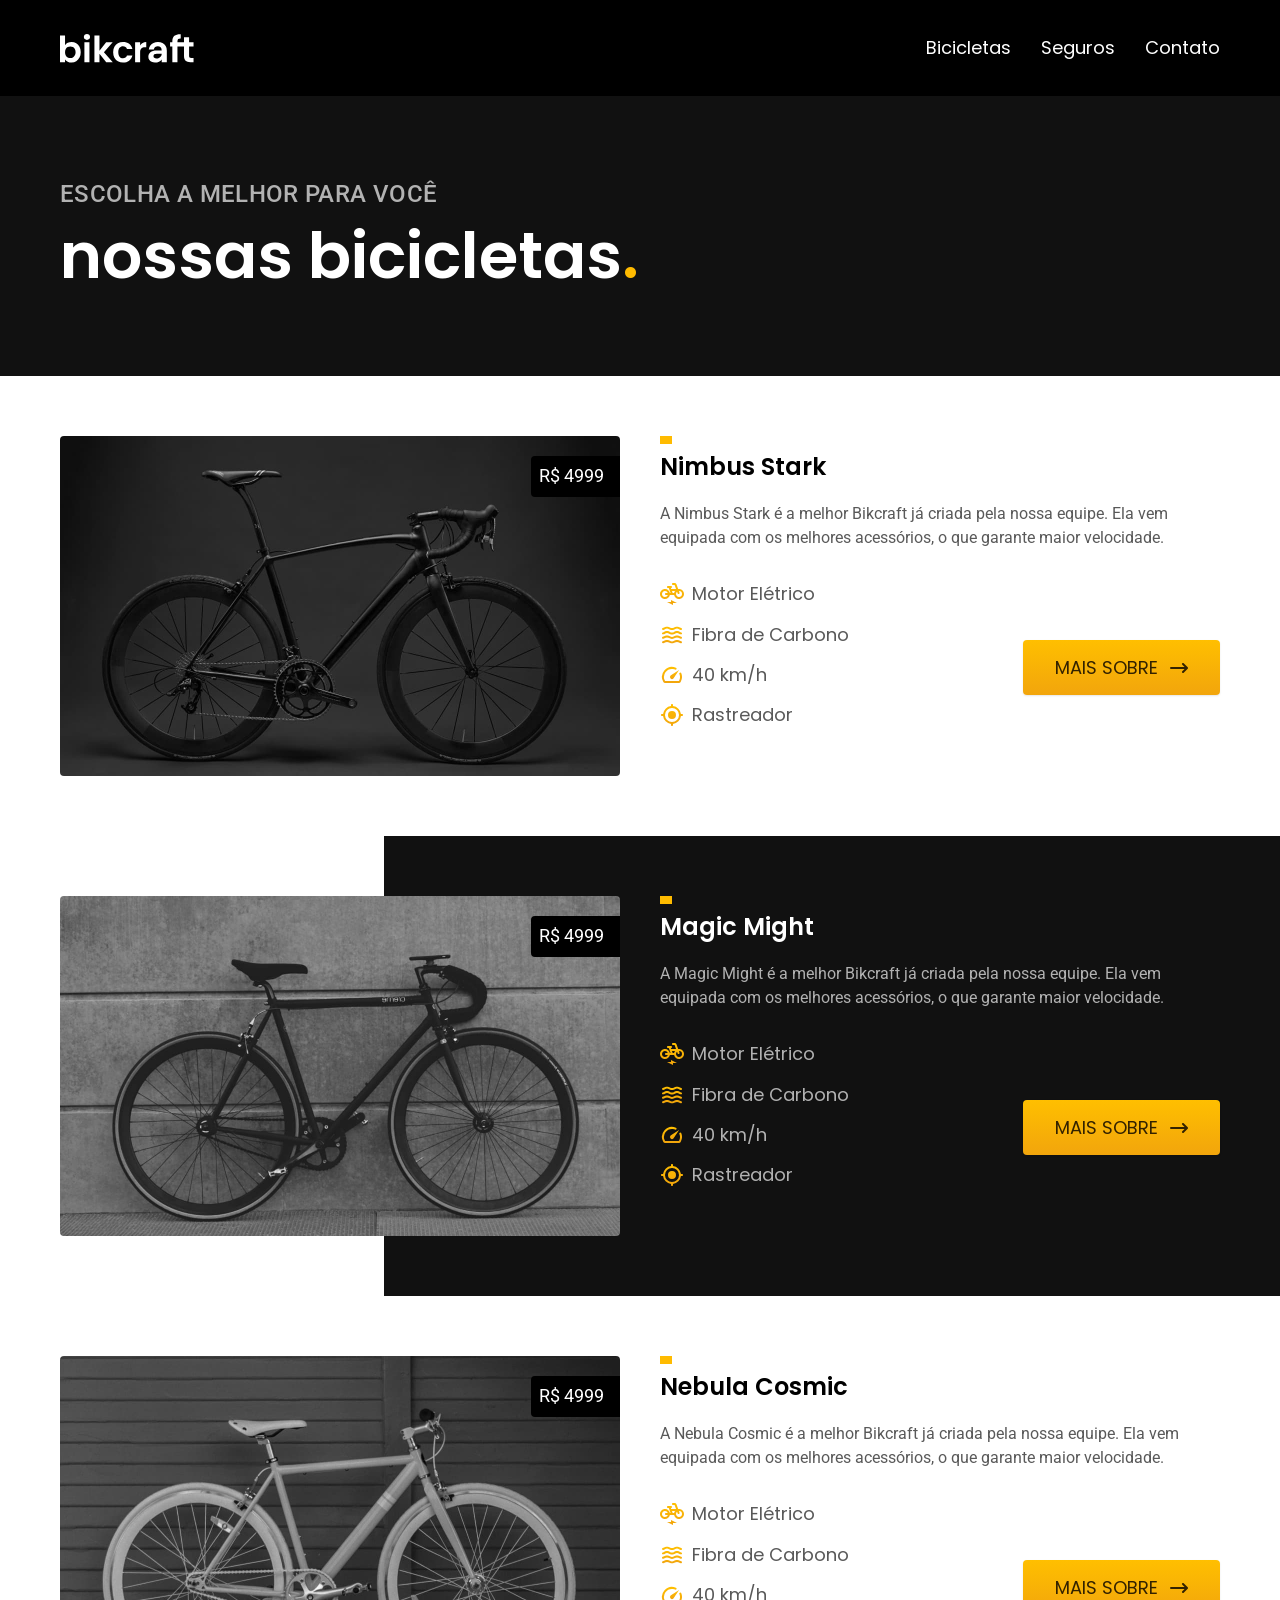
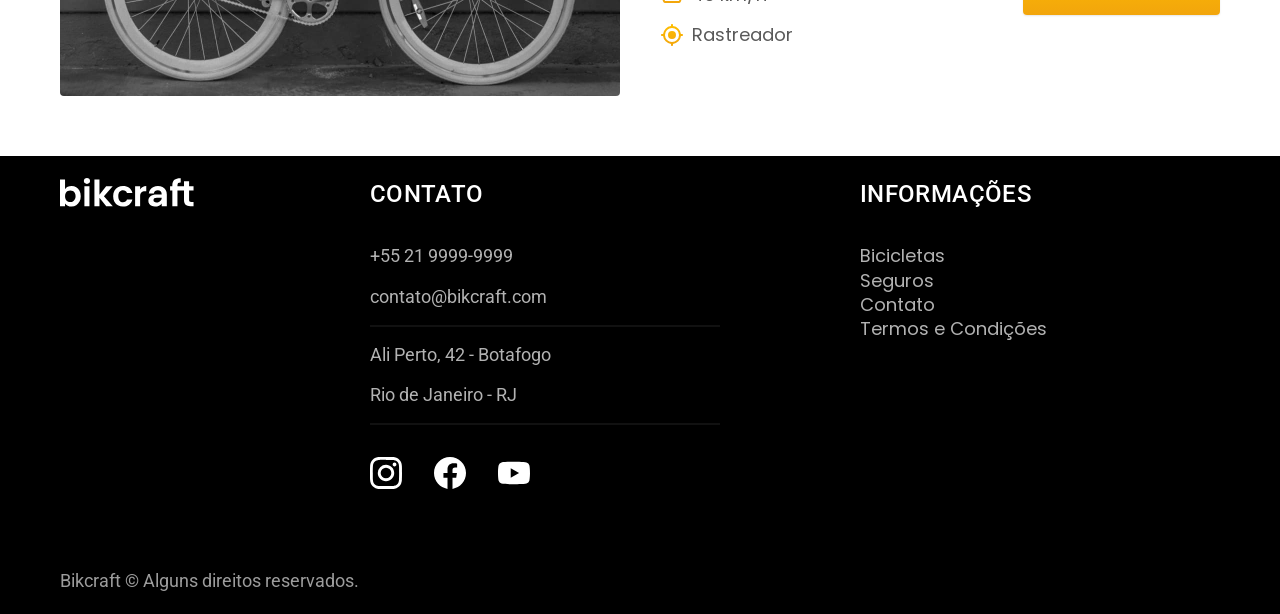
==== bicicleta-interna.html @ 579fd332 "ajustes" ====
<!DOCTYPE html>
<html lang="pt-br">

<head>
  <meta charset="UTF-8">
  <meta name="viewport" content="width=device-width, initial-scale=1.0">
  <meta name="description" content="Seguros">

  <link rel="preconnect" href="https://fonts.googleapis.com">
  <link rel="preconnect" href="https://fonts.gstatic.com" crossorigin>

  <title>Bicicleta| Bikcraft</title>
  <link rel="stylesheet" href="/css/style.css">

  <link href="https://fonts.googleapis.com/css2?family=Poppins:ital,wght@0,100;0,200;0,300;0,400;0,500;0,600;0,700;0,800;0,900;1,100;1,200;1,300;1,400;1,500;1,600;1,700;1,800;1,900&display=swap" rel="stylesheet">
  <link href="https://fonts.googleapis.com/css2?family=Poppins:ital,wght@0,100;0,200;0,300;0,400;0,500;0,600;0,700;0,800;0,900;1,100;1,200;1,300;1,400;1,500;1,600;1,700;1,800;1,900&family=Roboto:ital,wght@0,100..900;1,100..900&display=swap" rel="stylesheet">
  <link href="https://fonts.googleapis.com/css2?family=Merriweather:ital,opsz,wght@0,18..144,300..900;1,18..144,300..900&display=swap" rel="stylesheet">
</head>

<body id="bicicletas">
  <header class="header-bg">
    <div class="container header">
      <a href="./">
        <img src="/img/bikcraft.svg" alt="Bikcraft Logo">
      </a>
      <nav>
        <ul class="navbar font-1-m">
          <li><a href="./bicicletas.html">Bicicletas</a></li>
          <li><a href="./seguros.html">Seguros</a></li>
          <li><a href="./contato.html">Contato</a></li>
        </ul>
      </nav>
    </div>
  </header>

  <main>
    <div class="titulo-bg">
      <div class="titulo container">
        <p class="font-2-l-b cor-5">Escolha a melhor para você</p>
        <h1 class="font-1-xxl cor-0">nossas bicicletas<span class="cor-p1">.</span></h1>
      </div>
    </div>


    <div class="bicicletas container">
      <div class="bicicletas-imagem">
        <img src="./img/bicicletas/nimbus.jpg" alt="bicicleta preta">
        <span class="font-2-m cor-0">R$ 4999</span>
      </div>
      <div class="bicicletas-conteudo">
        <h2 class="font-1-xl">Nimbus Stark</h2>
        <p class="font-2-s cor-8">A Nimbus Stark é a melhor Bikcraft já criada pela nossa equipe. Ela vem equipada com os melhores acessórios, o que garante maior velocidade.</p>
        <ul class="font-1-m cor-8">
          <li>
            <img src="./img/icones/eletrica.svg" alt="eletrica">
            Motor Elétrico
          </li>
          <li>
            <img src="./img/icones/carbono.svg" alt="carbono">
            Fibra de Carbono
          </li>
          <li>
            <img src="./img/icones/velocidade.svg" alt="velocidade">
            40 km/h
          </li>
          <li>
            <img src="./img/icones/rastreador.svg" alt="rastreador">
            Rastreador
          </li>
        </ul>
        <a class="botao seta" href="./bicicletas/nimbus.html">Mais sobre</a>
      </div>
    </div>


    <div class="bicicletas-bg">
      <div class="bicicletas container">
        <div class="bicicletas-imagem">
          <img src="./img/bicicletas/magic.jpg" alt="bicicleta preta">
          <span class="font-2-m cor-0">R$ 4999</span>
        </div>
        <div class="bicicletas-conteudo">
          <h2 class="font-1-xl cor-0">Magic Might</h2>
          <p class="font-2-s cor-5">A Magic Might é a melhor Bikcraft já criada pela nossa equipe. Ela vem equipada com os melhores acessórios, o que garante maior velocidade.</p>
          <ul class="font-1-m cor-5">
            <li>
              <img src="./img/icones/eletrica.svg" alt="eletrica">
              Motor Elétrico
            </li>
            <li>
              <img src="./img/icones/carbono.svg" alt="carbono">
              Fibra de Carbono
            </li>
            <li>
              <img src="./img/icones/velocidade.svg" alt="velocidade">
              40 km/h
            </li>
            <li>
              <img src="./img/icones/rastreador.svg" alt="rastreador">
              Rastreador
            </li>
          </ul>
          <a class="botao seta" href="./bicicletas/magic.html">Mais sobre</a>
        </div>
      </div>
    </div>


    <div class="bicicletas container">
      <div class="bicicletas-imagem">
        <img src="./img/bicicletas/nebula.jpg" alt="bicicleta branca">
        <span class="font-2-m cor-0">R$ 4999</span>
      </div>
      <div class="bicicletas-conteudo">
        <h2 class="font-1-xl">Nebula Cosmic</h2>
        <p class="font-2-s cor-8">A Nebula Cosmic é a melhor Bikcraft já criada pela nossa equipe. Ela vem equipada com os melhores acessórios, o que garante maior velocidade.</p>
        <ul class="font-1-m cor-8">
          <li>
            <img src="./img/icones/eletrica.svg" alt="eletrica">
            Motor Elétrico
          </li>
          <li>
            <img src="./img/icones/carbono.svg" alt="carbono">
            Fibra de Carbono
          </li>
          <li>
            <img src="./img/icones/velocidade.svg" alt="velocidade">
            40 km/h
          </li>
          <li>
            <img src="./img/icones/rastreador.svg" alt="rastreador">
            Rastreador
          </li>
        </ul>
        <a class="botao seta" href="./bicicletas/nebula.html">Mais sobre</a>
      </div>
    </div>

  </main>
  <footer class="footer-bg">
    <div class="container footer">
      <img src="/img/bikcraft.svg" alt="logo bickcraft">
      <div class="footer-contato">
        <h2 class="font-2-l-b cor-0">Contato</h2>
        <ul class="font-2-m cor-5">
          <li><a href="tel:552199999999">+55 21 9999-9999</a></li>
          <li><a href="mailto:contato@bikcraft.com">contato@bikcraft.com</a></li>
          <li>Ali Perto, 42 - Botafogo</li>
          <li>Rio de Janeiro - RJ</li>
        </ul>
        <div class="redes">
          <img src="/img/redes/instagram.svg" alt="icone instagram">
          <img src="/img/redes/facebook.svg" alt="icone facebook">
          <img src="/img/redes/youtube.svg" alt="icone youtube">
        </div>
      </div>
      <div class="footer-informacoes">
        <h2 class="font-2-l-b cor-0">Informações</h2>
        <nav>
          <ul class="font-1-m cor-5">
            <li><a href="./bicicletas.html">Bicicletas</a></li>
            <li><a href="./seguros.html">Seguros</a></li>
            <li><a href="./contato.html">Contato</a></li>
            <li><a href="./termos.html">Termos e Condições</a></li>
          </ul>
        </nav>
      </div>
      <p class="copy font-2-m cor-6">Bikcraft © Alguns direitos reservados.</p>
    </div>
  </footer>
</body>

</html>
---- css/style.css ----
/* Global */
@import "/css/global/global.css";
@import "/css/utilidades/tipografia.css";
@import "/css/utilidades/cores.css";

@import "/css/global/header.css";
@import "/css/global/footer.css";

/* Utilidades */
@import "/css/utilidades/componentes.css";

/* Home */
@import "/css/home/introducao.css";
@import "/css/home/tecnologia.css";
@import "/css/home/parceiros.css";
@import "/css/home/depoimento.css";

/* Bicicletas */
@import "/css/bicicletas/bicicletas-lista.css";
@import "/css/bicicletas/bicicletas.css";

/* Bicicleta */
@import "/css/bicicleta/nebula.css";

/* Seguros */
@import "/css/seguros/seguros.css";
@import "/css/seguros/vantagens.css";
@import "/css/seguros/perguntas.css";

/* Termos */
@import "/css/termos//termos.css";
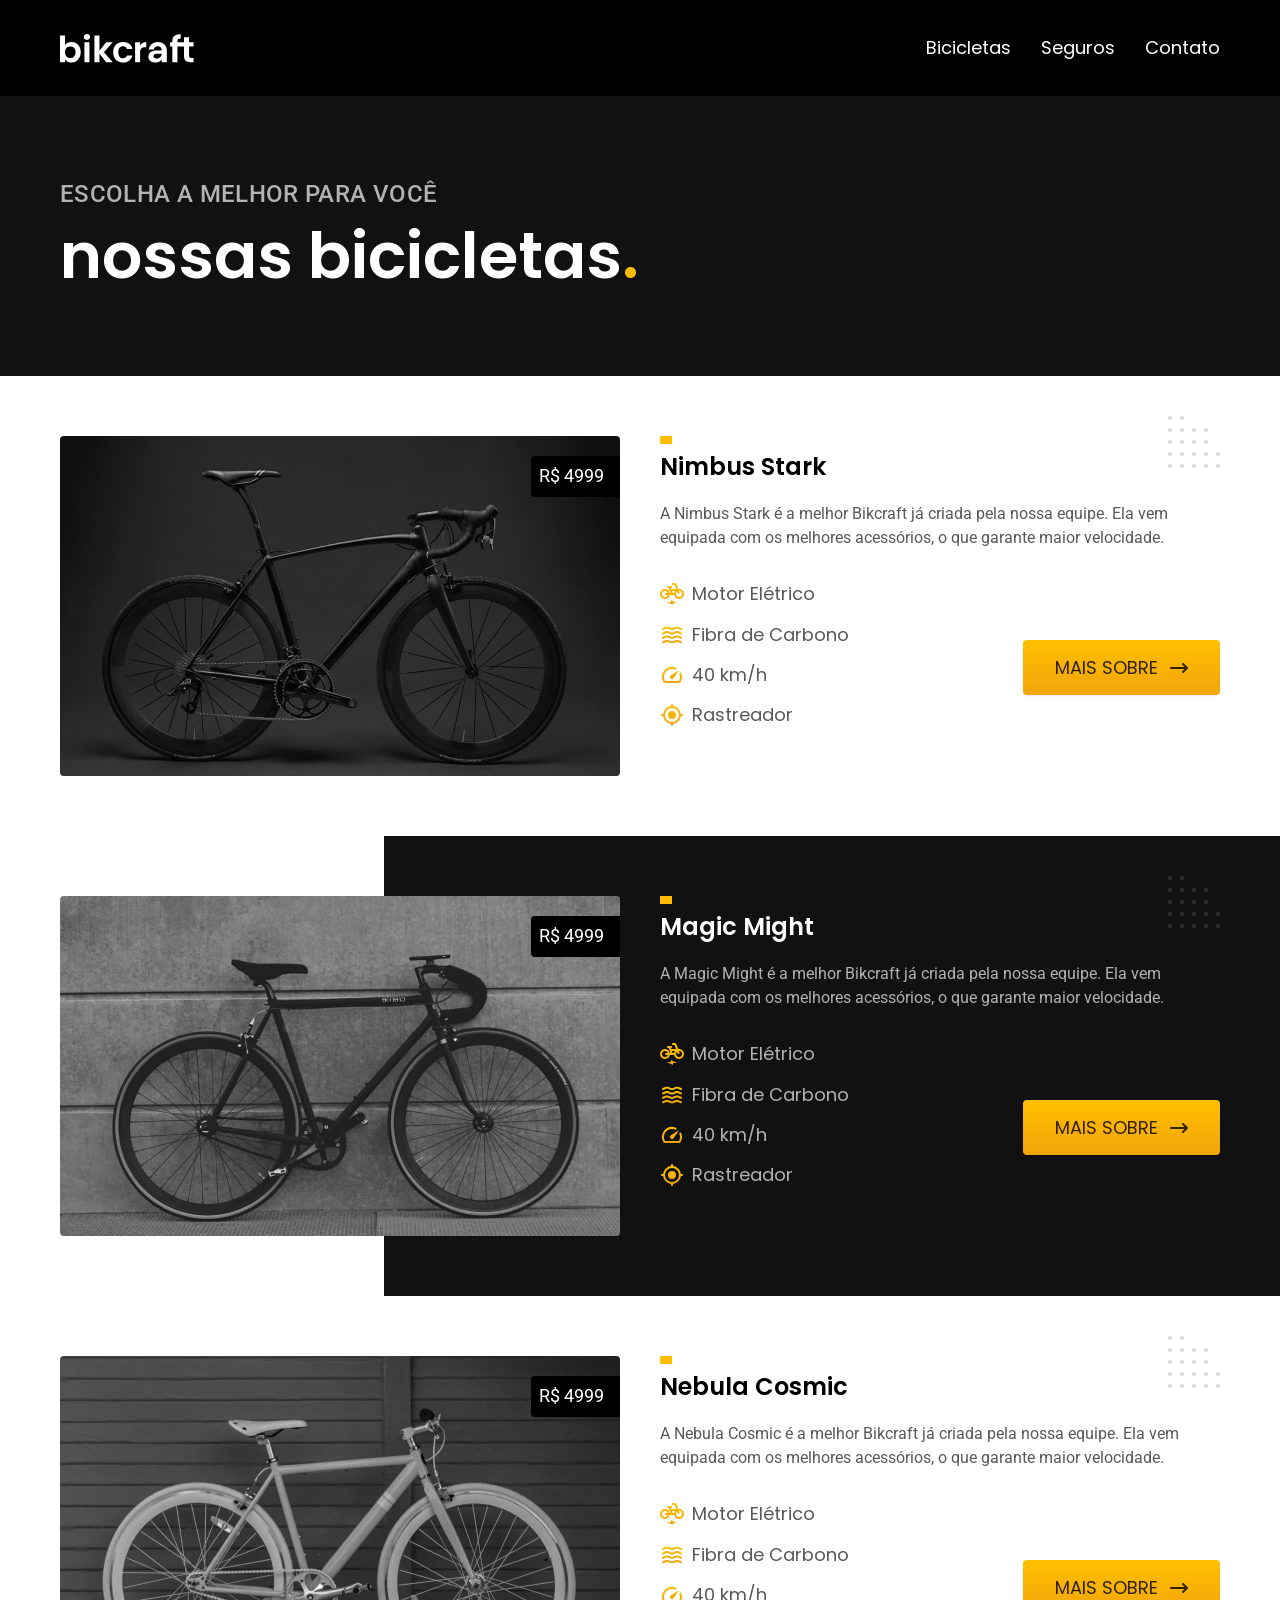
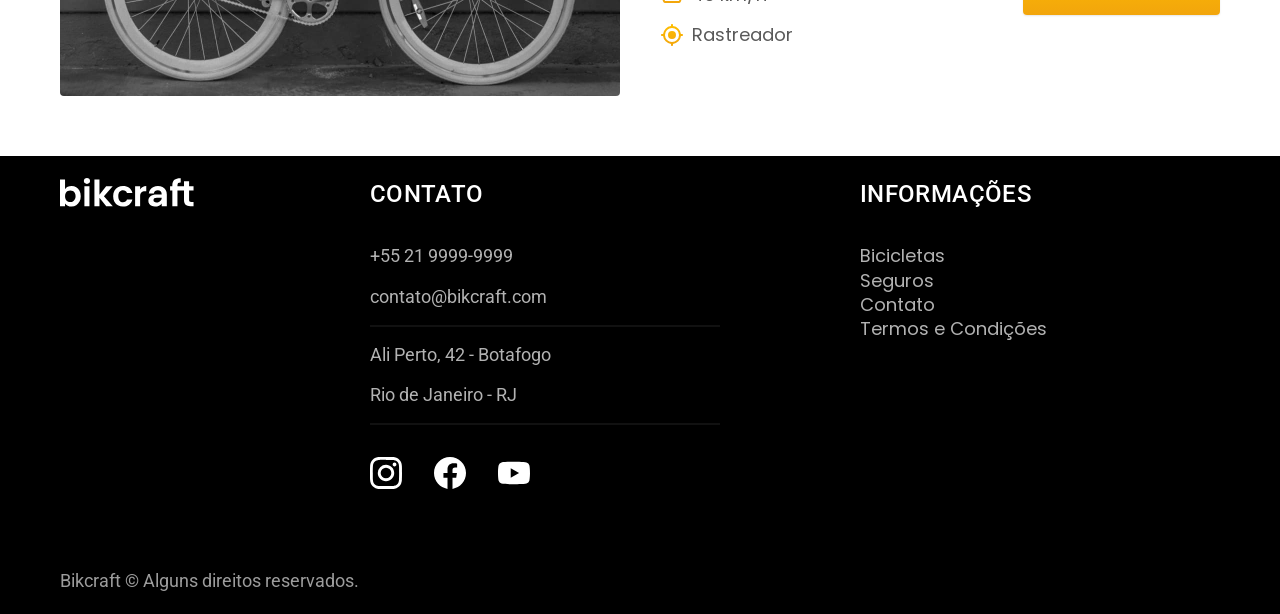
==== commit 38ff591f: "ajustes" ====
--- a/bicicleta-interna.html
+++ b/bicicleta-interna.html
@@ -1,173 +1,186 @@
-<!DOCTYPE html>
+<!doctype html>
 <html lang="pt-br">
+  <head>
+    <meta charset="UTF-8" />
+    <meta name="viewport" content="width=device-width, initial-scale=1.0" />
+    <meta name="description" content="Seguros" />
 
-<head>
-  <meta charset="UTF-8">
-  <meta name="viewport" content="width=device-width, initial-scale=1.0">
-  <meta name="description" content="Seguros">
+    <link rel="preconnect" href="https://fonts.googleapis.com" />
+    <link rel="preconnect" href="https://fonts.gstatic.com" crossorigin />
 
-  <link rel="preconnect" href="https://fonts.googleapis.com">
-  <link rel="preconnect" href="https://fonts.gstatic.com" crossorigin>
+    <title>Bicicleta| Bikcraft</title>
+    <link rel="preload" href="./css/style.css" as="style" />
+    <link rel="stylesheet" href="./css/style.css" />
 
-  <title>Bicicleta| Bikcraft</title>
-  <link rel="stylesheet" href="/css/style.css">
+    <link
+      href="https://fonts.googleapis.com/css2?family=Poppins:ital,wght@0,100;0,200;0,300;0,400;0,500;0,600;0,700;0,800;0,900;1,100;1,200;1,300;1,400;1,500;1,600;1,700;1,800;1,900&display=swap"
+      rel="stylesheet"
+    />
+    <link
+      href="https://fonts.googleapis.com/css2?family=Poppins:ital,wght@0,100;0,200;0,300;0,400;0,500;0,600;0,700;0,800;0,900;1,100;1,200;1,300;1,400;1,500;1,600;1,700;1,800;1,900&family=Roboto:ital,wght@0,100..900;1,100..900&display=swap"
+      rel="stylesheet"
+    />
+    <link
+      href="https://fonts.googleapis.com/css2?family=Merriweather:ital,opsz,wght@0,18..144,300..900;1,18..144,300..900&display=swap"
+      rel="stylesheet"
+    />
+  </head>
 
-  <link href="https://fonts.googleapis.com/css2?family=Poppins:ital,wght@0,100;0,200;0,300;0,400;0,500;0,600;0,700;0,800;0,900;1,100;1,200;1,300;1,400;1,500;1,600;1,700;1,800;1,900&display=swap" rel="stylesheet">
-  <link href="https://fonts.googleapis.com/css2?family=Poppins:ital,wght@0,100;0,200;0,300;0,400;0,500;0,600;0,700;0,800;0,900;1,100;1,200;1,300;1,400;1,500;1,600;1,700;1,800;1,900&family=Roboto:ital,wght@0,100..900;1,100..900&display=swap" rel="stylesheet">
-  <link href="https://fonts.googleapis.com/css2?family=Merriweather:ital,opsz,wght@0,18..144,300..900;1,18..144,300..900&display=swap" rel="stylesheet">
-</head>
+  <body id="bicicletas">
+    <header class="header-bg">
+      <div class="container header">
+        <a href="./">
+          <img src="/img/bikcraft.svg" alt="Bikcraft Logo" />
+        </a>
+        <nav>
+          <ul class="navbar font-1-m">
+            <li><a href="./bicicletas.html">Bicicletas</a></li>
+            <li><a href="./seguros.html">Seguros</a></li>
+            <li><a href="./contato.html">Contato</a></li>
+          </ul>
+        </nav>
+      </div>
+    </header>
 
-<body id="bicicletas">
-  <header class="header-bg">
-    <div class="container header">
-      <a href="./">
-        <img src="/img/bikcraft.svg" alt="Bikcraft Logo">
-      </a>
-      <nav>
-        <ul class="navbar font-1-m">
-          <li><a href="./bicicletas.html">Bicicletas</a></li>
-          <li><a href="./seguros.html">Seguros</a></li>
-          <li><a href="./contato.html">Contato</a></li>
-        </ul>
-      </nav>
-    </div>
-  </header>
+    <main>
+      <div class="titulo-bg">
+        <div class="titulo container">
+          <p class="font-2-l-b cor-5">Escolha a melhor para você</p>
+          <h1 class="font-1-xxl cor-0">nossas bicicletas<span class="cor-p1">.</span></h1>
+        </div>
+      </div>
 
-  <main>
-    <div class="titulo-bg">
-      <div class="titulo container">
-        <p class="font-2-l-b cor-5">Escolha a melhor para você</p>
-        <h1 class="font-1-xxl cor-0">nossas bicicletas<span class="cor-p1">.</span></h1>
-      </div>
-    </div>
-
-
-    <div class="bicicletas container">
-      <div class="bicicletas-imagem">
-        <img src="./img/bicicletas/nimbus.jpg" alt="bicicleta preta">
-        <span class="font-2-m cor-0">R$ 4999</span>
-      </div>
-      <div class="bicicletas-conteudo">
-        <h2 class="font-1-xl">Nimbus Stark</h2>
-        <p class="font-2-s cor-8">A Nimbus Stark é a melhor Bikcraft já criada pela nossa equipe. Ela vem equipada com os melhores acessórios, o que garante maior velocidade.</p>
-        <ul class="font-1-m cor-8">
-          <li>
-            <img src="./img/icones/eletrica.svg" alt="eletrica">
-            Motor Elétrico
-          </li>
-          <li>
-            <img src="./img/icones/carbono.svg" alt="carbono">
-            Fibra de Carbono
-          </li>
-          <li>
-            <img src="./img/icones/velocidade.svg" alt="velocidade">
-            40 km/h
-          </li>
-          <li>
-            <img src="./img/icones/rastreador.svg" alt="rastreador">
-            Rastreador
-          </li>
-        </ul>
-        <a class="botao seta" href="./bicicletas/nimbus.html">Mais sobre</a>
-      </div>
-    </div>
-
-
-    <div class="bicicletas-bg">
       <div class="bicicletas container">
         <div class="bicicletas-imagem">
-          <img src="./img/bicicletas/magic.jpg" alt="bicicleta preta">
+          <img src="./img/bicicletas/nimbus.jpg" alt="bicicleta preta" />
           <span class="font-2-m cor-0">R$ 4999</span>
         </div>
         <div class="bicicletas-conteudo">
-          <h2 class="font-1-xl cor-0">Magic Might</h2>
-          <p class="font-2-s cor-5">A Magic Might é a melhor Bikcraft já criada pela nossa equipe. Ela vem equipada com os melhores acessórios, o que garante maior velocidade.</p>
-          <ul class="font-1-m cor-5">
+          <h2 class="font-1-xl">Nimbus Stark</h2>
+          <p class="font-2-s cor-8">
+            A Nimbus Stark é a melhor Bikcraft já criada pela nossa equipe. Ela vem equipada com os
+            melhores acessórios, o que garante maior velocidade.
+          </p>
+          <ul class="font-1-m cor-8">
             <li>
-              <img src="./img/icones/eletrica.svg" alt="eletrica">
+              <img src="./img/icones/eletrica.svg" alt="eletrica" />
               Motor Elétrico
             </li>
             <li>
-              <img src="./img/icones/carbono.svg" alt="carbono">
+              <img src="./img/icones/carbono.svg" alt="carbono" />
               Fibra de Carbono
             </li>
             <li>
-              <img src="./img/icones/velocidade.svg" alt="velocidade">
+              <img src="./img/icones/velocidade.svg" alt="velocidade" />
               40 km/h
             </li>
             <li>
-              <img src="./img/icones/rastreador.svg" alt="rastreador">
+              <img src="./img/icones/rastreador.svg" alt="rastreador" />
               Rastreador
             </li>
           </ul>
-          <a class="botao seta" href="./bicicletas/magic.html">Mais sobre</a>
+          <a class="botao seta" href="./bicicletas/nimbus.html">Mais sobre</a>
         </div>
       </div>
-    </div>
 
-
-    <div class="bicicletas container">
-      <div class="bicicletas-imagem">
-        <img src="./img/bicicletas/nebula.jpg" alt="bicicleta branca">
-        <span class="font-2-m cor-0">R$ 4999</span>
-      </div>
-      <div class="bicicletas-conteudo">
-        <h2 class="font-1-xl">Nebula Cosmic</h2>
-        <p class="font-2-s cor-8">A Nebula Cosmic é a melhor Bikcraft já criada pela nossa equipe. Ela vem equipada com os melhores acessórios, o que garante maior velocidade.</p>
-        <ul class="font-1-m cor-8">
-          <li>
-            <img src="./img/icones/eletrica.svg" alt="eletrica">
-            Motor Elétrico
-          </li>
-          <li>
-            <img src="./img/icones/carbono.svg" alt="carbono">
-            Fibra de Carbono
-          </li>
-          <li>
-            <img src="./img/icones/velocidade.svg" alt="velocidade">
-            40 km/h
-          </li>
-          <li>
-            <img src="./img/icones/rastreador.svg" alt="rastreador">
-            Rastreador
-          </li>
-        </ul>
-        <a class="botao seta" href="./bicicletas/nebula.html">Mais sobre</a>
-      </div>
-    </div>
-
-  </main>
-  <footer class="footer-bg">
-    <div class="container footer">
-      <img src="/img/bikcraft.svg" alt="logo bickcraft">
-      <div class="footer-contato">
-        <h2 class="font-2-l-b cor-0">Contato</h2>
-        <ul class="font-2-m cor-5">
-          <li><a href="tel:552199999999">+55 21 9999-9999</a></li>
-          <li><a href="mailto:contato@bikcraft.com">contato@bikcraft.com</a></li>
-          <li>Ali Perto, 42 - Botafogo</li>
-          <li>Rio de Janeiro - RJ</li>
-        </ul>
-        <div class="redes">
-          <img src="/img/redes/instagram.svg" alt="icone instagram">
-          <img src="/img/redes/facebook.svg" alt="icone facebook">
-          <img src="/img/redes/youtube.svg" alt="icone youtube">
+      <div class="bicicletas-bg">
+        <div class="bicicletas container">
+          <div class="bicicletas-imagem">
+            <img src="./img/bicicletas/magic.jpg" alt="bicicleta preta" />
+            <span class="font-2-m cor-0">R$ 4999</span>
+          </div>
+          <div class="bicicletas-conteudo">
+            <h2 class="font-1-xl cor-0">Magic Might</h2>
+            <p class="font-2-s cor-5">
+              A Magic Might é a melhor Bikcraft já criada pela nossa equipe. Ela vem equipada com os
+              melhores acessórios, o que garante maior velocidade.
+            </p>
+            <ul class="font-1-m cor-5">
+              <li>
+                <img src="./img/icones/eletrica.svg" alt="eletrica" />
+                Motor Elétrico
+              </li>
+              <li>
+                <img src="./img/icones/carbono.svg" alt="carbono" />
+                Fibra de Carbono
+              </li>
+              <li>
+                <img src="./img/icones/velocidade.svg" alt="velocidade" />
+                40 km/h
+              </li>
+              <li>
+                <img src="./img/icones/rastreador.svg" alt="rastreador" />
+                Rastreador
+              </li>
+            </ul>
+            <a class="botao seta" href="./bicicletas/magic.html">Mais sobre</a>
+          </div>
         </div>
       </div>
-      <div class="footer-informacoes">
-        <h2 class="font-2-l-b cor-0">Informações</h2>
-        <nav>
-          <ul class="font-1-m cor-5">
-            <li><a href="./bicicletas.html">Bicicletas</a></li>
-            <li><a href="./seguros.html">Seguros</a></li>
-            <li><a href="./contato.html">Contato</a></li>
-            <li><a href="./termos.html">Termos e Condições</a></li>
+
+      <div class="bicicletas container">
+        <div class="bicicletas-imagem">
+          <img src="./img/bicicletas/nebula.jpg" alt="bicicleta branca" />
+          <span class="font-2-m cor-0">R$ 4999</span>
+        </div>
+        <div class="bicicletas-conteudo">
+          <h2 class="font-1-xl">Nebula Cosmic</h2>
+          <p class="font-2-s cor-8">
+            A Nebula Cosmic é a melhor Bikcraft já criada pela nossa equipe. Ela vem equipada com os
+            melhores acessórios, o que garante maior velocidade.
+          </p>
+          <ul class="font-1-m cor-8">
+            <li>
+              <img src="./img/icones/eletrica.svg" alt="eletrica" />
+              Motor Elétrico
+            </li>
+            <li>
+              <img src="./img/icones/carbono.svg" alt="carbono" />
+              Fibra de Carbono
+            </li>
+            <li>
+              <img src="./img/icones/velocidade.svg" alt="velocidade" />
+              40 km/h
+            </li>
+            <li>
+              <img src="./img/icones/rastreador.svg" alt="rastreador" />
+              Rastreador
+            </li>
           </ul>
-        </nav>
+          <a class="botao seta" href="./bicicletas/nebula.html">Mais sobre</a>
+        </div>
       </div>
-      <p class="copy font-2-m cor-6">Bikcraft © Alguns direitos reservados.</p>
-    </div>
-  </footer>
-</body>
-
-</html>+    </main>
+    <footer class="footer-bg">
+      <div class="container footer">
+        <img src="/img/bikcraft.svg" alt="logo bickcraft" />
+        <div class="footer-contato">
+          <h2 class="font-2-l-b cor-0">Contato</h2>
+          <ul class="font-2-m cor-5">
+            <li><a href="tel:552199999999">+55 21 9999-9999</a></li>
+            <li><a href="mailto:contato@bikcraft.com">contato@bikcraft.com</a></li>
+            <li>Ali Perto, 42 - Botafogo</li>
+            <li>Rio de Janeiro - RJ</li>
+          </ul>
+          <div class="redes">
+            <img src="/img/redes/instagram.svg" alt="icone instagram" />
+            <img src="/img/redes/facebook.svg" alt="icone facebook" />
+            <img src="/img/redes/youtube.svg" alt="icone youtube" />
+          </div>
+        </div>
+        <div class="footer-informacoes">
+          <h2 class="font-2-l-b cor-0">Informações</h2>
+          <nav>
+            <ul class="font-1-m cor-5">
+              <li><a href="./bicicletas.html">Bicicletas</a></li>
+              <li><a href="./seguros.html">Seguros</a></li>
+              <li><a href="./contato.html">Contato</a></li>
+              <li><a href="./termos.html">Termos e Condições</a></li>
+            </ul>
+          </nav>
+        </div>
+        <p class="copy font-2-m cor-6">Bikcraft © Alguns direitos reservados.</p>
+      </div>
+    </footer>
+  </body>
+</html>
--- a/css/style.css
+++ b/css/style.css
@@ -1,31 +1,40 @@
 /* Global */
-@import "/css/global/global.css";
-@import "/css/utilidades/tipografia.css";
-@import "/css/utilidades/cores.css";
+@import '/css/global/global.css';
+@import '/css/utilidades/tipografia.css';
+@import '/css/utilidades/cores.css';
 
-@import "/css/global/header.css";
-@import "/css/global/footer.css";
+@import '/css/global/header.css';
+@import '/css/global/footer.css';
 
 /* Utilidades */
-@import "/css/utilidades/componentes.css";
+@import '/css/utilidades/componentes.css';
+@import '/css/utilidades/formulario.css';
 
 /* Home */
-@import "/css/home/introducao.css";
-@import "/css/home/tecnologia.css";
-@import "/css/home/parceiros.css";
-@import "/css/home/depoimento.css";
+@import '/css/home/introducao.css';
+@import '/css/home/tecnologia.css';
+@import '/css/home/parceiros.css';
+@import '/css/home/depoimento.css';
 
 /* Bicicletas */
-@import "/css/bicicletas/bicicletas-lista.css";
-@import "/css/bicicletas/bicicletas.css";
+@import '/css/bicicletas/bicicletas-lista.css';
+@import '/css/bicicletas/bicicletas.css';
 
 /* Bicicleta */
-@import "/css/bicicleta/nebula.css";
+@import '/css/bicicleta/nebula.css';
+@import '/css/bicicleta/seguro.css';
 
 /* Seguros */
-@import "/css/seguros/seguros.css";
-@import "/css/seguros/vantagens.css";
-@import "/css/seguros/perguntas.css";
+@import '/css/seguros/seguros.css';
+@import '/css/seguros/vantagens.css';
+@import '/css/seguros/perguntas.css';
 
 /* Termos */
-@import "/css/termos//termos.css";
+@import '/css/termos/termos.css';
+
+/* Contato */
+@import '/css/contato/contato.css';
+@import '/css/contato/lojas.css';
+
+/* Termos */
+@import '/css/orcamento/orcamento.css';
--- a/css/style.css
+++ b/css/style.css
@@ -1,31 +1,40 @@
 /* Global */
-@import "/css/global/global.css";
-@import "/css/utilidades/tipografia.css";
-@import "/css/utilidades/cores.css";
+@import '/css/global/global.css';
+@import '/css/utilidades/tipografia.css';
+@import '/css/utilidades/cores.css';
 
-@import "/css/global/header.css";
-@import "/css/global/footer.css";
+@import '/css/global/header.css';
+@import '/css/global/footer.css';
 
 /* Utilidades */
-@import "/css/utilidades/componentes.css";
+@import '/css/utilidades/componentes.css';
+@import '/css/utilidades/formulario.css';
 
 /* Home */
-@import "/css/home/introducao.css";
-@import "/css/home/tecnologia.css";
-@import "/css/home/parceiros.css";
-@import "/css/home/depoimento.css";
+@import '/css/home/introducao.css';
+@import '/css/home/tecnologia.css';
+@import '/css/home/parceiros.css';
+@import '/css/home/depoimento.css';
 
 /* Bicicletas */
-@import "/css/bicicletas/bicicletas-lista.css";
-@import "/css/bicicletas/bicicletas.css";
+@import '/css/bicicletas/bicicletas-lista.css';
+@import '/css/bicicletas/bicicletas.css';
 
 /* Bicicleta */
-@import "/css/bicicleta/nebula.css";
+@import '/css/bicicleta/nebula.css';
+@import '/css/bicicleta/seguro.css';
 
 /* Seguros */
-@import "/css/seguros/seguros.css";
-@import "/css/seguros/vantagens.css";
-@import "/css/seguros/perguntas.css";
+@import '/css/seguros/seguros.css';
+@import '/css/seguros/vantagens.css';
+@import '/css/seguros/perguntas.css';
 
 /* Termos */
-@import "/css/termos//termos.css";
+@import '/css/termos/termos.css';
+
+/* Contato */
+@import '/css/contato/contato.css';
+@import '/css/contato/lojas.css';
+
+/* Termos */
+@import '/css/orcamento/orcamento.css';
